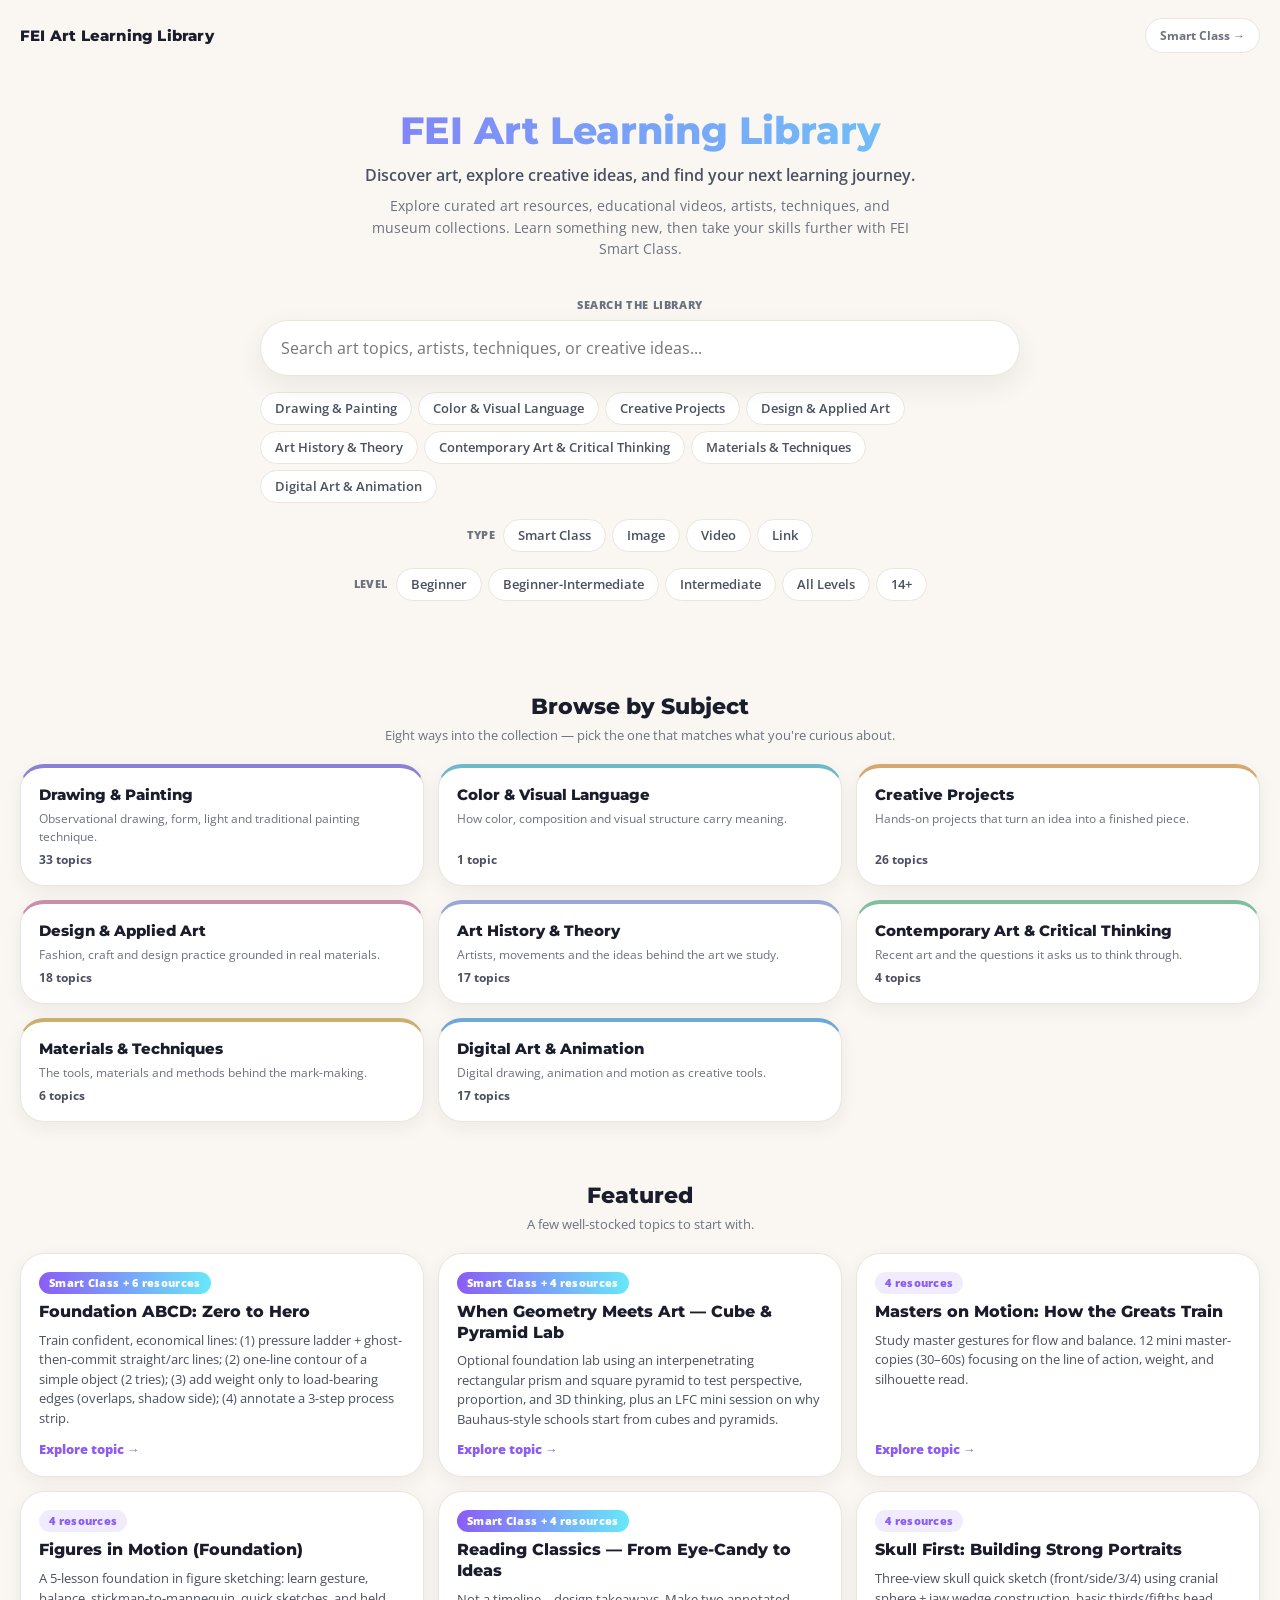
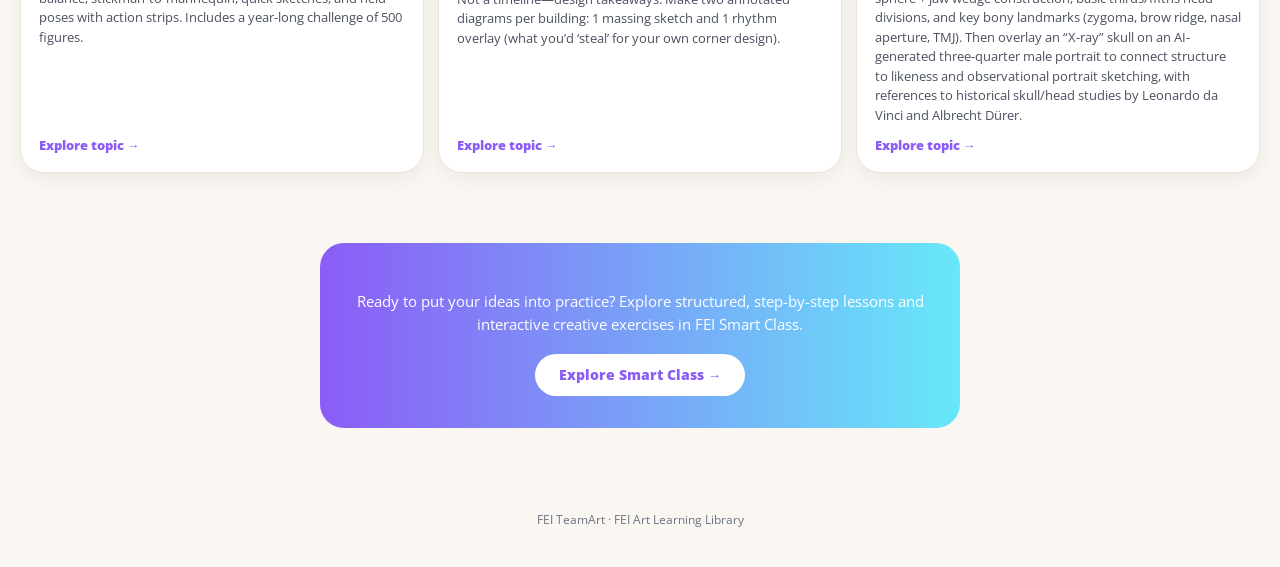
==== v3/index.html @ da423dfc "Library v3: homepage with search, browse and featured topics Adds v3/index.html: intro, a search-fir" ====
<!doctype html>
<html lang="en">
<head>
  <meta charset="utf-8">
  <meta name="viewport" content="width=device-width, initial-scale=1">
  <title>FEI Art Learning Library</title>
  <meta name="description" content="Discover art, explore creative ideas, and find your next learning journey.">
  <link rel="preconnect" href="https://fonts.googleapis.com">
  <link rel="preconnect" href="https://fonts.gstatic.com" crossorigin>
  <link href="https://fonts.googleapis.com/css2?family=Montserrat:wght@400;700;800&family=Open+Sans:wght@400;600&display=swap" rel="stylesheet">
  <link rel="stylesheet" href="assets/css/library.css">
</head>
<body>

  <header class="lib-topbar">
    <span class="lib-logo">FEI Art Learning Library</span>
    <a class="lib-topbar-link" href="https://www.feiteamart.com/guided-practice-studio">Smart Class →</a>
  </header>

  <!-- A. Intro -->
  <section class="lib-hero">
    <h1 class="lib-hero-title">FEI Art Learning Library</h1>
    <p class="lib-hero-sub">Discover art, explore creative ideas, and find your next learning journey.</p>
    <p class="lib-hero-line">Explore curated art resources, educational videos, artists, techniques, and museum collections. Learn something new, then take your skills further with FEI Smart Class.</p>
  </section>

  <!-- B. Search -->
  <section class="lib-search-section" aria-label="Search the Library">
    <div class="lib-search-box">
      <label class="lib-search-label" for="lib-search-input">Search the Library</label>
      <div class="lib-search-input-wrap">
        <input
          id="lib-search-input"
          class="lib-search-input"
          type="search"
          placeholder="Search art topics, artists, techniques, or creative ideas..."
          autocomplete="off"
        >
      </div>

      <div class="lib-chip-row">
        <div class="lib-chip-group" id="lib-subject-chips" aria-label="Filter by subject"></div>
      </div>
      <div class="lib-chip-row">
        <div class="lib-chip-group" aria-label="Filter by resource type">
          <span class="lib-chip-group-label">Type</span>
          <div id="lib-type-chips" style="display:contents;">
            <button type="button" class="lib-chip" data-value="smartclass" aria-pressed="false">Smart Class</button>
            <button type="button" class="lib-chip" data-value="image" aria-pressed="false">Image</button>
            <button type="button" class="lib-chip" data-value="video" aria-pressed="false">Video</button>
            <button type="button" class="lib-chip" data-value="link" aria-pressed="false">Link</button>
          </div>
        </div>
      </div>
      <div class="lib-chip-row">
        <div class="lib-chip-group" aria-label="Filter by level">
          <span class="lib-chip-group-label">Level</span>
          <div id="lib-level-chips" style="display:contents;"></div>
        </div>
      </div>

      <div class="lib-results">
        <p class="lib-results-meta" id="lib-results-meta"></p>
        <div id="lib-results"></div>
      </div>
    </div>
  </section>

  <!-- C. Browse by Subject -->
  <section class="lib-section" aria-label="Browse by subject">
    <div class="lib-section-heading">
      <h2 class="lib-section-title">Browse by Subject</h2>
      <p class="lib-section-sub">Eight ways into the collection — pick the one that matches what you're curious about.</p>
    </div>
    <div class="lib-grid lib-grid-3" id="lib-categories"></div>
  </section>

  <!-- D. Featured -->
  <section class="lib-section" aria-label="Featured topics">
    <div class="lib-section-heading">
      <h2 class="lib-section-title">Featured</h2>
      <p class="lib-section-sub">A few well-stocked topics to start with.</p>
    </div>
    <div class="lib-grid lib-grid-3" id="lib-featured"></div>
  </section>

  <!-- E. Continue in Smart Class -->
  <section class="lib-cta-section" aria-label="Continue in Smart Class">
    <div class="lib-cta-box">
      <p class="lib-cta-text">Ready to put your ideas into practice? Explore structured, step-by-step lessons and interactive creative exercises in FEI Smart Class.</p>
      <a class="lib-cta-btn" id="lib-smartclass-cta-btn" href="https://www.feiteamart.com/guided-practice-studio">Explore Smart Class →</a>
    </div>
  </section>

  <footer class="lib-footer">
    FEI TeamArt &middot; FEI Art Learning Library
  </footer>

  <script type="module" src="assets/js/home.js"></script>
</body>
</html>
---- v3/assets/css/library.css ----
/* FEI Art Learning Library (v3) -- shared styles.
   Keeps v2's type family (Montserrat / Open Sans) and purple->turquoise
   accent, but lighter and calmer: warm neutral background, generous
   whitespace, simple cards. Self-contained (does not import v2's CSS)
   so v3 never depends on v2 staying in place. */

:root {
  --font-display: 'Montserrat', sans-serif;
  --font-body: 'Open Sans', sans-serif;

  --lib-bg: #faf7f2;
  --lib-card: #ffffff;
  --lib-ink: #1a1d2b;
  --lib-text-soft: #6b7280;
  --lib-text-mid: #4b5160;
  --lib-line: #ece6da;

  --lib-purple: #8b5cf6;
  --lib-turquoise: #67e8f9;
  --lib-gradient: linear-gradient(90deg, var(--lib-purple) 0%, var(--lib-turquoise) 100%);
  --lib-gold: #c8a96e;

  --radius-lg: 24px;
  --radius-md: 16px;
  --radius-sm: 10px;
  --radius-pill: 999px;

  --shadow-soft: 0 10px 28px rgba(26, 29, 43, 0.07);
  --shadow-card: 0 6px 18px rgba(26, 29, 43, 0.06);

  --max-width: 1180px;
  --page-pad: 20px;

  --transition-fast: 0.15s ease;
}

* { box-sizing: border-box; }

html, body {
  margin: 0;
  padding: 0;
  background: var(--lib-bg);
  color: var(--lib-ink);
  font-family: var(--font-body);
  -webkit-font-smoothing: antialiased;
}

body {
  min-height: 100vh;
  overflow-x: hidden;
}

img { max-width: 100%; display: block; }

a {
  color: inherit;
  text-decoration: none;
}

h1, h2, h3, .font-display {
  font-family: var(--font-display);
  margin: 0;
}

.lib-container {
  max-width: var(--max-width);
  margin: 0 auto;
  padding: 0 var(--page-pad);
}

/* Focus visibility -- never suppressed */
a:focus-visible,
button:focus-visible,
input:focus-visible,
[tabindex]:focus-visible {
  outline: 3px solid var(--lib-purple);
  outline-offset: 2px;
  border-radius: var(--radius-sm);
}

@media (prefers-reduced-motion: reduce) {
  * { transition: none !important; animation: none !important; }
}

/* ── Topbar ── */
.lib-topbar {
  padding: 18px var(--page-pad);
  display: flex; align-items: center; justify-content: space-between;
  gap: 12px;
}
.lib-logo {
  font-family: var(--font-display);
  font-weight: 800;
  font-size: 15px;
  letter-spacing: 0.2px;
}
.lib-topbar-link {
  font-size: 12px;
  font-weight: 700;
  color: var(--lib-text-soft);
  padding: 8px 14px;
  border-radius: var(--radius-pill);
  border: 1px solid var(--lib-line);
  background: var(--lib-card);
}
.lib-topbar-link:hover { color: var(--lib-purple); border-color: var(--lib-purple); }

/* ── Intro ── */
.lib-hero {
  padding: 36px var(--page-pad) 28px;
  text-align: center;
}
.lib-hero-title {
  font-size: 30px;
  font-weight: 800;
  margin-bottom: 10px;
  background: var(--lib-gradient);
  -webkit-background-clip: text;
  background-clip: text;
  color: transparent;
}
@media (min-width: 640px) {
  .lib-hero-title { font-size: 38px; }
}
.lib-hero-sub {
  font-size: 16px;
  font-weight: 600;
  color: var(--lib-text-mid);
  max-width: 640px;
  margin: 0 auto 10px;
}
.lib-hero-line {
  font-size: 13.5px;
  color: var(--lib-text-soft);
  max-width: 560px;
  margin: 0 auto;
  line-height: 1.6;
}

/* ── Search ── */
.lib-search-section {
  padding: 8px var(--page-pad) 36px;
}
.lib-search-box {
  max-width: 760px;
  margin: 0 auto;
}
.lib-search-label {
  display: block;
  font-size: 11px;
  font-weight: 800;
  letter-spacing: 0.6px;
  text-transform: uppercase;
  color: var(--lib-text-soft);
  margin-bottom: 8px;
  text-align: center;
}
.lib-search-input-wrap {
  position: relative;
}
.lib-search-input {
  width: 100%;
  font-family: var(--font-body);
  font-size: 16px;
  padding: 16px 20px;
  border-radius: var(--radius-pill);
  border: 1.5px solid var(--lib-line);
  background: var(--lib-card);
  box-shadow: var(--shadow-soft);
}
.lib-search-input:focus {
  border-color: var(--lib-purple);
  outline: none;
}
.lib-search-input:focus-visible {
  outline: 3px solid var(--lib-purple);
  outline-offset: 2px;
}

.lib-chip-row {
  display: flex;
  flex-wrap: wrap;
  gap: 8px;
  justify-content: center;
  margin-top: 16px;
}
.lib-chip-group {
  display: flex;
  flex-wrap: wrap;
  gap: 6px;
  align-items: center;
}
.lib-chip-group-label {
  font-size: 10.5px;
  font-weight: 800;
  letter-spacing: 0.4px;
  text-transform: uppercase;
  color: var(--lib-text-soft);
  margin-right: 2px;
}
.lib-chip {
  font-family: var(--font-body);
  font-size: 12.5px;
  font-weight: 600;
  padding: 7px 14px;
  border-radius: var(--radius-pill);
  border: 1.5px solid var(--lib-line);
  background: var(--lib-card);
  color: var(--lib-text-mid);
  cursor: pointer;
  transition: var(--transition-fast);
}
.lib-chip:hover { border-color: var(--lib-purple); color: var(--lib-purple); }
.lib-chip[aria-pressed="true"] {
  background: var(--lib-gradient);
  border-color: transparent;
  color: #fff;
}

/* ── Results ── */
.lib-results {
  margin-top: 26px;
}
.lib-results-meta {
  font-size: 12.5px;
  color: var(--lib-text-soft);
  margin-bottom: 14px;
  text-align: center;
}
.lib-empty {
  text-align: center;
  padding: 30px 16px;
  color: var(--lib-text-mid);
  font-size: 14px;
}

.lib-grid {
  display: grid;
  grid-template-columns: 1fr;
  gap: 14px;
}
@media (min-width: 640px) {
  .lib-grid.lib-grid-2 { grid-template-columns: 1fr 1fr; }
}
@media (min-width: 900px) {
  .lib-grid.lib-grid-3 { grid-template-columns: 1fr 1fr 1fr; }
}

/* ── Topic card ── */
.lib-card {
  background: var(--lib-card);
  border: 1px solid var(--lib-line);
  border-radius: var(--radius-lg);
  padding: 18px;
  box-shadow: var(--shadow-card);
  display: flex;
  flex-direction: column;
  gap: 8px;
}
.lib-card-badge {
  display: inline-flex;
  align-self: flex-start;
  font-size: 10.5px;
  font-weight: 800;
  letter-spacing: 0.3px;
  padding: 4px 10px;
  border-radius: var(--radius-pill);
  background: rgba(139, 92, 246, 0.12);
  color: var(--lib-purple);
}
.lib-card-badge.is-smartclass {
  background: var(--lib-gradient);
  color: #fff;
}
.lib-card-title {
  font-family: var(--font-display);
  font-size: 16px;
  font-weight: 800;
  line-height: 1.3;
}
.lib-card-summary {
  font-size: 13px;
  color: var(--lib-text-mid);
  line-height: 1.5;
  flex: 1;
}
.lib-card-action {
  font-size: 12.5px;
  font-weight: 800;
  color: var(--lib-purple);
  margin-top: 4px;
}
.lib-card:hover .lib-card-action { text-decoration: underline; }
.lib-card:focus-visible { outline: 3px solid var(--lib-purple); outline-offset: 2px; }

/* ── Section heading ── */
.lib-section {
  padding: 30px var(--page-pad);
}
.lib-section-heading {
  text-align: center;
  margin-bottom: 20px;
}
.lib-section-title {
  font-size: 22px;
  font-weight: 800;
}
.lib-section-sub {
  font-size: 13px;
  color: var(--lib-text-soft);
  margin-top: 6px;
}

/* ── Category cards ── */
.lib-category-card {
  border-radius: var(--radius-lg);
  padding: 18px;
  background: var(--lib-card);
  border: 1px solid var(--lib-line);
  box-shadow: var(--shadow-card);
  display: flex;
  flex-direction: column;
  gap: 6px;
  border-top: 4px solid var(--cat-color, var(--lib-purple));
}
.lib-category-title {
  font-family: var(--font-display);
  font-weight: 800;
  font-size: 14.5px;
}
.lib-category-desc {
  font-size: 12px;
  color: var(--lib-text-soft);
  line-height: 1.5;
  flex: 1;
}
.lib-category-count {
  font-size: 11.5px;
  font-weight: 700;
  color: var(--lib-text-mid);
}

/* ── Smart Class CTA ── */
.lib-cta-section {
  padding: 40px var(--page-pad) 60px;
  text-align: center;
}
.lib-cta-box {
  max-width: 640px;
  margin: 0 auto;
  background: var(--lib-gradient);
  border-radius: var(--radius-lg);
  padding: 32px 24px;
  color: #fff;
}
.lib-cta-text {
  font-size: 14.5px;
  line-height: 1.6;
  margin-bottom: 18px;
}
.lib-cta-btn {
  display: inline-block;
  background: #fff;
  color: var(--lib-purple);
  font-weight: 800;
  font-size: 13.5px;
  padding: 12px 24px;
  border-radius: var(--radius-pill);
}
.lib-cta-btn:hover { background: var(--lib-ink); color: #fff; }

/* ── Topic page ── */
.lib-topic-header { padding: 30px var(--page-pad) 10px; }
.lib-back-link {
  display: inline-flex;
  align-items: center;
  gap: 6px;
  font-size: 12px;
  font-weight: 700;
  color: var(--lib-text-soft);
  margin-bottom: 18px;
}
.lib-back-link:hover { color: var(--lib-purple); }
.lib-topic-kicker {
  font-size: 11px;
  font-weight: 800;
  letter-spacing: 0.5px;
  text-transform: uppercase;
  color: var(--lib-purple);
  margin-bottom: 8px;
}
.lib-topic-title {
  font-size: 26px;
  font-weight: 800;
  margin-bottom: 10px;
}
.lib-topic-meta {
  font-size: 12.5px;
  color: var(--lib-text-soft);
  margin-bottom: 4px;
}
.lib-topic-summary {
  font-size: 15px;
  color: var(--lib-text-mid);
  line-height: 1.6;
  max-width: 680px;
}

.lib-key-concepts {
  list-style: none;
  padding: 0; margin: 0;
  display: flex; flex-wrap: wrap; gap: 8px;
}
.lib-key-concepts li {
  font-size: 12.5px;
  font-weight: 600;
  background: rgba(139, 92, 246, 0.08);
  color: var(--lib-purple);
  padding: 7px 12px;
  border-radius: var(--radius-pill);
}

.lib-try-it {
  background: rgba(103, 232, 249, 0.12);
  border-radius: var(--radius-md);
  padding: 16px 18px;
  font-size: 13.5px;
  line-height: 1.6;
  color: var(--lib-text-mid);
}
.lib-try-it strong { color: var(--lib-ink); }

/* Resources */
.lib-resource-image-grid {
  display: grid;
  grid-template-columns: 1fr;
  gap: 16px;
}
@media (min-width: 640px) {
  .lib-resource-image-grid { grid-template-columns: 1fr 1fr; }
}
.lib-resource-image-card {
  background: var(--lib-card);
  border: 1px solid var(--lib-line);
  border-radius: var(--radius-md);
  overflow: hidden;
  box-shadow: var(--shadow-card);
}
.lib-resource-image-card img { width: 100%; height: auto; }
.lib-resource-image-body { padding: 12px 14px; }
.lib-resource-title { font-weight: 800; font-size: 13.5px; margin-bottom: 2px; }
.lib-resource-attribution {
  font-size: 11.5px;
  color: var(--lib-text-soft);
  line-height: 1.5;
}
.lib-resource-attribution a { color: var(--lib-purple); font-weight: 700; }
.lib-resource-note {
  font-size: 12px;
  color: var(--lib-text-mid);
  margin-top: 6px;
  line-height: 1.5;
}

.lib-resource-list {
  display: flex;
  flex-direction: column;
  gap: 10px;
}
.lib-resource-row {
  background: var(--lib-card);
  border: 1px solid var(--lib-line);
  border-radius: var(--radius-md);
  padding: 14px 16px;
}
.lib-resource-row-head {
  display: flex;
  justify-content: space-between;
  align-items: baseline;
  gap: 10px;
  flex-wrap: wrap;
}
.lib-resource-publisher {
  font-size: 11px;
  font-weight: 700;
  color: var(--lib-text-soft);
  text-transform: uppercase;
  letter-spacing: 0.3px;
}
.lib-resource-open {
  font-size: 12.5px;
  font-weight: 800;
  color: var(--lib-purple);
  white-space: nowrap;
}

.lib-video-card {
  background: var(--lib-card);
  border: 1px solid var(--lib-line);
  border-radius: var(--radius-md);
  padding: 14px 16px;
}
.lib-video-poster {
  position: relative;
  border-radius: var(--radius-sm);
  overflow: hidden;
  background: #11131c;
  aspect-ratio: 16 / 9;
  display: flex; align-items: center; justify-content: center;
  cursor: pointer;
  border: none;
  width: 100%;
  margin-bottom: 10px;
}
.lib-video-poster-play {
  width: 56px; height: 56px;
  border-radius: 50%;
  background: var(--lib-gradient);
  color: #fff;
  display: flex; align-items: center; justify-content: center;
  font-size: 20px;
}
.lib-video-frame-wrap {
  position: relative;
  border-radius: var(--radius-sm);
  overflow: hidden;
  aspect-ratio: 16 / 9;
  margin-bottom: 10px;
}
.lib-video-frame-wrap iframe {
  position: absolute; inset: 0;
  width: 100%; height: 100%;
  border: 0;
}

/* Smart Class box */
.lib-smartclass-box {
  background: var(--lib-gradient);
  border-radius: var(--radius-lg);
  padding: 22px;
  color: #fff;
}
.lib-smartclass-box a.lib-smartclass-btn {
  display: inline-block;
  background: #fff;
  color: var(--lib-purple);
  font-weight: 800;
  font-size: 13.5px;
  padding: 11px 20px;
  border-radius: var(--radius-pill);
  margin-top: 10px;
}
.lib-smartclass-box a.lib-smartclass-btn:hover { background: var(--lib-ink); color: #fff; }
.lib-smartclass-where {
  font-size: 12.5px;
  opacity: 0.9;
  margin-top: 8px;
}

/* Museum collection */
.lib-museum-card {
  background: var(--lib-card);
  border: 1px solid var(--lib-line);
  border-radius: var(--radius-md);
  overflow: hidden;
  box-shadow: var(--shadow-card);
}
.lib-museum-card img { width: 100%; aspect-ratio: 1 / 1; object-fit: cover; }
.lib-museum-card-body { padding: 10px 12px; }
.lib-museum-pd-label {
  display: inline-block;
  font-size: 9.5px;
  font-weight: 800;
  letter-spacing: 0.4px;
  text-transform: uppercase;
  background: rgba(16, 185, 129, 0.12);
  color: #0d9268;
  padding: 2px 8px;
  border-radius: var(--radius-pill);
  margin-bottom: 4px;
}

.lib-footer {
  padding: 24px var(--page-pad) 40px;
  text-align: center;
  font-size: 11.5px;
  color: var(--lib-text-soft);
}

/* ── Utility ── */
.lib-visually-hidden {
  position: absolute;
  width: 1px; height: 1px;
  overflow: hidden;
  clip: rect(0 0 0 0);
  white-space: nowrap;
}
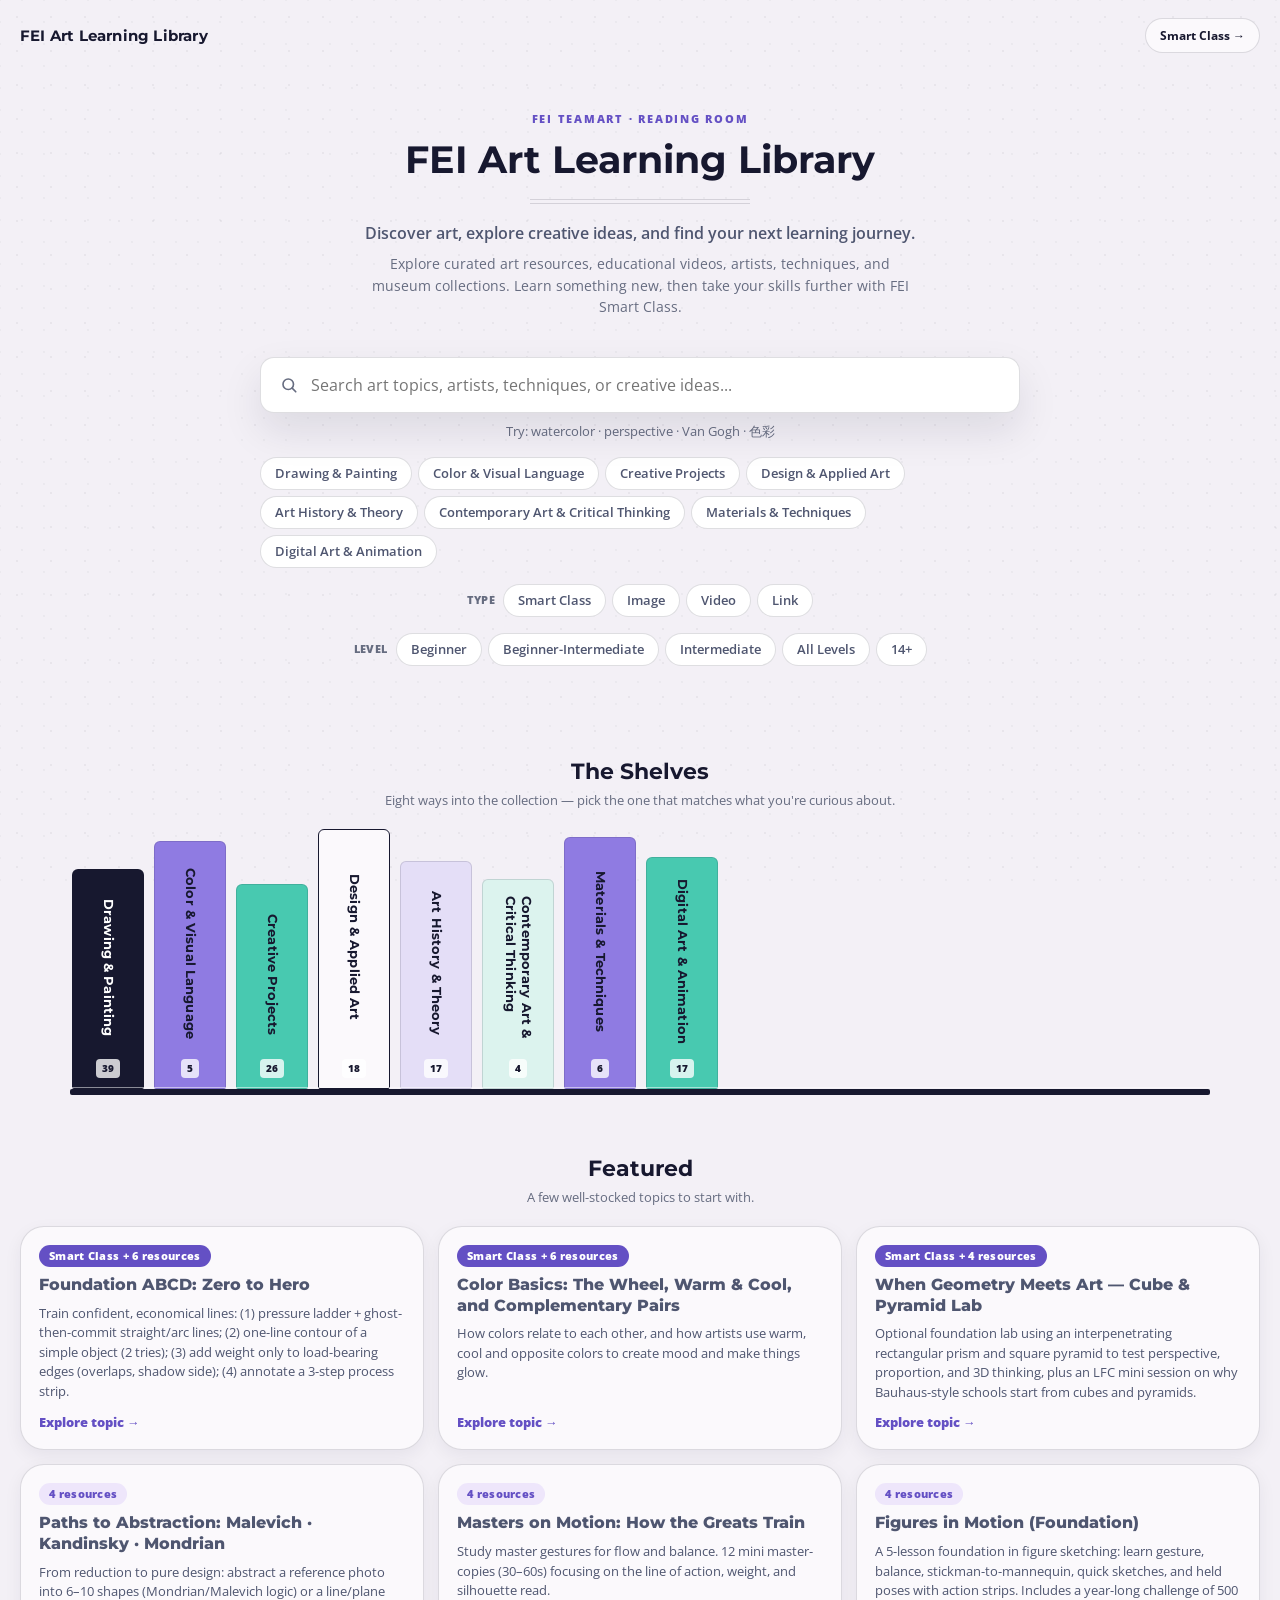
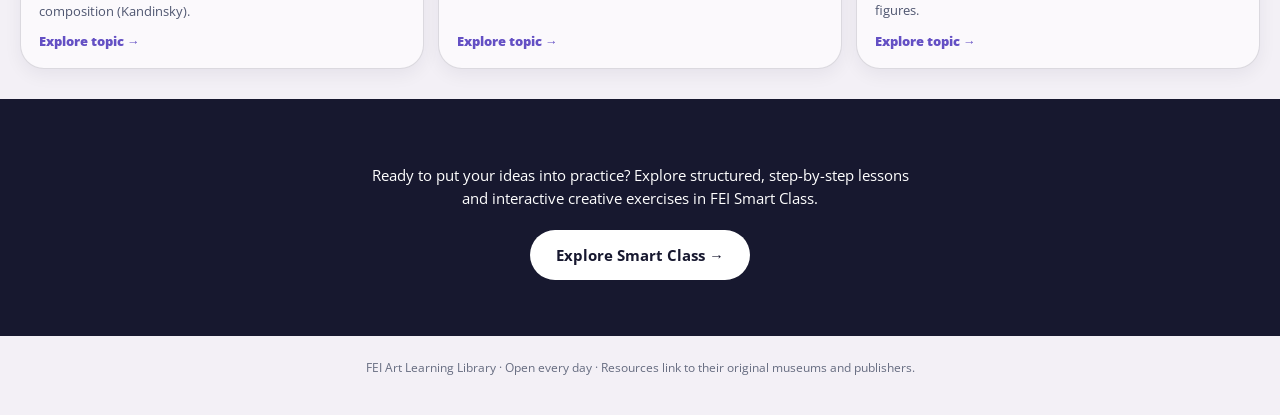
==== commit 07000dbd: "Library Visual Refresh A1: tokens, global styles, homepage Adds assets/css/tokens.css: the feiteamar" ====
--- a/v3/index.html
+++ b/v3/index.html
@@ -8,9 +8,10 @@
   <link rel="preconnect" href="https://fonts.googleapis.com">
   <link rel="preconnect" href="https://fonts.gstatic.com" crossorigin>
   <link href="https://fonts.googleapis.com/css2?family=Montserrat:wght@400;700;800&family=Open+Sans:wght@400;600&display=swap" rel="stylesheet">
+  <link rel="stylesheet" href="assets/css/tokens.css">
   <link rel="stylesheet" href="assets/css/library.css">
 </head>
-<body>
+<body class="lib-dot-texture">
 
   <header class="lib-topbar">
     <span class="lib-logo">FEI Art Learning Library</span>
@@ -19,7 +20,9 @@
 
   <!-- A. Intro -->
   <section class="lib-hero">
+    <div class="lib-eyebrow lib-hero-eyebrow">FEI TeamArt · Reading Room</div>
     <h1 class="lib-hero-title">FEI Art Learning Library</h1>
+    <div class="lib-hero-rule" aria-hidden="true"><span></span><span></span></div>
     <p class="lib-hero-sub">Discover art, explore creative ideas, and find your next learning journey.</p>
     <p class="lib-hero-line">Explore curated art resources, educational videos, artists, techniques, and museum collections. Learn something new, then take your skills further with FEI Smart Class.</p>
   </section>
@@ -27,7 +30,7 @@
   <!-- B. Search -->
   <section class="lib-search-section" aria-label="Search the Library">
     <div class="lib-search-box">
-      <label class="lib-search-label" for="lib-search-input">Search the Library</label>
+      <label class="lib-search-label lib-visually-hidden" for="lib-search-input">Search the Library</label>
       <div class="lib-search-input-wrap">
         <input
           id="lib-search-input"
@@ -37,6 +40,7 @@
           autocomplete="off"
         >
       </div>
+      <p class="lib-search-hint">Try: watercolor · perspective · Van Gogh · 色彩</p>
 
       <div class="lib-chip-row">
         <div class="lib-chip-group" id="lib-subject-chips" aria-label="Filter by subject"></div>
@@ -63,16 +67,24 @@
         <p class="lib-results-meta" id="lib-results-meta"></p>
         <div id="lib-results"></div>
       </div>
+
+      <section id="lib-museum-section" aria-label="From Museum Collections" style="display:none; margin-top:30px;">
+        <!-- populated by assets/js/museum-ui.js -->
+      </section>
     </div>
   </section>
 
-  <!-- C. Browse by Subject -->
+  <!-- C. Browse by Subject -> The Shelves -->
   <section class="lib-section" aria-label="Browse by subject">
     <div class="lib-section-heading">
-      <h2 class="lib-section-title">Browse by Subject</h2>
+      <h2 class="lib-section-title">The Shelves</h2>
       <p class="lib-section-sub">Eight ways into the collection — pick the one that matches what you're curious about.</p>
     </div>
-    <div class="lib-grid lib-grid-3" id="lib-categories"></div>
+    <div class="lib-container">
+      <div class="lib-shelf-row" id="lib-categories"></div>
+      <div class="lib-shelf-line" aria-hidden="true"></div>
+      <p class="lib-shelf-scroll-hint">Scroll to see more shelves →</p>
+    </div>
   </section>
 
   <!-- D. Featured -->
@@ -93,7 +105,7 @@
   </section>
 
   <footer class="lib-footer">
-    FEI TeamArt &middot; FEI Art Learning Library
+    FEI Art Learning Library &middot; Open every day &middot; Resources link to their original museums and publishers.
   </footer>
 
   <script type="module" src="assets/js/home.js"></script>
--- a/v3/assets/css/tokens.css
+++ b/v3/assets/css/tokens.css
@@ -0,0 +1,117 @@
+/* FEI Art Learning Library (v3) -- design tokens, matching the brand
+   palette on the live feiteamart.com homepage. No gradients anywhere.
+
+   Two values were darkened from the values given in the brief to pass
+   WCAG AA at the sizes they are actually used at (captions/meta and
+   small Smart Class marks are body-size text, which needs 4.5:1, not
+   the 3:1 large-text/UI minimum):
+     --muted     #7a8198 -> #666c80  (was 3.43:1 on --paper, now 4.63:1)
+     --mint-text #1f8a75 -> #1b7a68  (was 3.76:1 on --paper, now 4.62:1)
+   Every other token as given already passes AA at its intended use
+   (see the contrast check run before this file was written). */
+:root {
+  --font-display: 'Montserrat', sans-serif;
+  --font-body: 'Open Sans', sans-serif;
+
+  --ink: #17182f;
+  --ink-soft: #26284a;
+  --text: #4f5670;
+  --muted: #666c80;
+  --violet: #8f7be2;
+  --violet-text: #6450c4;
+  --mint: #48c9b0;
+  --mint-text: #1b7a68;
+  --paper: #f3f0f6;
+  --paper-card: #fbf9fc;
+  --line: rgba(23, 24, 47, 0.14);
+
+  /* Light tints for the shelf spines -- about 20-30% of each accent
+     mixed into --paper-card, computed once here rather than relying
+     on color-mix() (not yet universal) in the stylesheet that uses them. */
+  --violet-tint: #e4def7;
+  --mint-tint: #dcf3ee;
+
+  --radius-pill: 999px;
+  --radius-md: 14px;
+  --radius-sm: 10px;
+
+  --shadow-mat: 0 18px 40px rgba(23, 24, 47, 0.1);
+
+  --max-width: 1180px;
+  --page-pad: 20px;
+}
+
+/* The homepage's dot texture -- two layered radial-gradient dot
+   patterns, not a color wash. Allowed: the brief only bans gradients
+   used as a color transition/wash, not a repeating dot pattern. */
+.lib-dot-texture {
+  background-color: var(--paper);
+  background-image:
+    radial-gradient(circle, rgba(23, 24, 47, 0.05) 1px, transparent 1px),
+    radial-gradient(circle, rgba(23, 24, 47, 0.035) 1px, transparent 1px);
+  background-size: 34px 34px, 22px 22px;
+  background-position: 0 0, 11px 11px;
+}
+
+/* ── Buttons ── */
+.lib-btn-primary {
+  display: inline-flex;
+  align-items: center;
+  justify-content: center;
+  gap: 6px;
+  background: var(--ink);
+  color: #fff;
+  font-family: var(--font-body);
+  font-weight: 700;
+  font-size: 14.5px;
+  border-radius: var(--radius-pill);
+  min-height: 50px;
+  padding: 0 26px;
+  border: none;
+  transition: transform 0.15s ease, background 0.15s ease;
+}
+.lib-btn-primary:hover {
+  background: var(--ink-soft);
+  transform: translateY(-2px);
+}
+@media (prefers-reduced-motion: reduce) {
+  .lib-btn-primary:hover { transform: none; }
+}
+
+.lib-btn-secondary {
+  display: inline-flex;
+  align-items: center;
+  justify-content: center;
+  gap: 6px;
+  background: transparent;
+  color: var(--ink);
+  font-family: var(--font-body);
+  font-weight: 700;
+  font-size: 13.5px;
+  border-radius: var(--radius-pill);
+  min-height: 42px;
+  padding: 0 20px;
+  border: 1px solid var(--line);
+  transition: border-color 0.15s ease;
+}
+.lib-btn-secondary:hover { border-color: var(--ink); }
+
+/* ── Eyebrow labels ── */
+.lib-eyebrow {
+  font-family: var(--font-body);
+  font-size: 11px;
+  font-weight: 800;
+  letter-spacing: 0.16em;
+  text-transform: uppercase;
+  color: var(--violet-text);
+}
+
+/* ── Focus visibility (violet ring everywhere) ── */
+a:focus-visible,
+button:focus-visible,
+input:focus-visible,
+[tabindex]:focus-visible {
+  outline: 3px solid var(--violet);
+  outline-offset: 2px;
+  border-radius: var(--radius-sm);
+}
--- a/v3/assets/css/library.css
+++ b/v3/assets/css/library.css
@@ -1,35 +1,38 @@
 /* FEI Art Learning Library (v3) -- shared styles.
-   Keeps v2's type family (Montserrat / Open Sans) and purple->turquoise
-   accent, but lighter and calmer: warm neutral background, generous
-   whitespace, simple cards. Self-contained (does not import v2's CSS)
-   so v3 never depends on v2 staying in place. */
+   Visual Refresh (Part A), commit A1 of 2: tokens, global styles and
+   the homepage ("Reading Room" look, matching the feiteamart.com
+   brand palette -- see assets/css/tokens.css, loaded before this
+   file). No gradients anywhere in the sections this commit touches --
+   see tokens.css's header comment for the two token values that were
+   darkened to pass WCAG AA.
+
+   The Topic card and Topic page sections below are UNCHANGED from
+   before the Visual Refresh on purpose -- that redesign (catalog
+   index cards, bookmark ribbon, eyebrow headings, library stamps) is
+   commit A2, landing right after this one. The --lib-* block just
+   below aliases the old variable names to real solid-color tokens (no
+   gradient) so those not-yet-redesigned sections keep rendering
+   correctly in the meantime. */
 
 :root {
-  --font-display: 'Montserrat', sans-serif;
-  --font-body: 'Open Sans', sans-serif;
-
-  --lib-bg: #faf7f2;
-  --lib-card: #ffffff;
-  --lib-ink: #1a1d2b;
-  --lib-text-soft: #6b7280;
-  --lib-text-mid: #4b5160;
-  --lib-line: #ece6da;
-
-  --lib-purple: #8b5cf6;
-  --lib-turquoise: #67e8f9;
-  --lib-gradient: linear-gradient(90deg, var(--lib-purple) 0%, var(--lib-turquoise) 100%);
-  --lib-gold: #c8a96e;
+  --lib-bg: var(--paper);
+  --lib-card: var(--paper-card);
+  --lib-ink: var(--ink);
+  --lib-text-soft: var(--muted);
+  --lib-text-mid: var(--text);
+  --lib-line: var(--line);
+
+  --lib-purple: var(--violet-text);
+  --lib-gradient: var(--violet-text);
+  --lib-gold: var(--mint-text);
 
   --radius-lg: 24px;
   --radius-md: 16px;
   --radius-sm: 10px;
   --radius-pill: 999px;
 
-  --shadow-soft: 0 10px 28px rgba(26, 29, 43, 0.07);
-  --shadow-card: 0 6px 18px rgba(26, 29, 43, 0.06);
-
-  --max-width: 1180px;
-  --page-pad: 20px;
+  --shadow-soft: var(--shadow-mat);
+  --shadow-card: 0 6px 18px rgba(23, 24, 47, 0.06);
 
   --transition-fast: 0.15s ease;
 }
@@ -40,7 +43,7 @@
   margin: 0;
   padding: 0;
   background: var(--lib-bg);
-  color: var(--lib-ink);
+  color: var(--text);
   font-family: var(--font-body);
   -webkit-font-smoothing: antialiased;
 }
@@ -49,6 +52,7 @@
   min-height: 100vh;
   overflow-x: hidden;
 }
+body.lib-dot-texture { background-attachment: fixed; }
 
 img { max-width: 100%; display: block; }
 
@@ -59,6 +63,8 @@
 
 h1, h2, h3, .font-display {
   font-family: var(--font-display);
+  font-weight: 700;
+  color: var(--ink);
   margin: 0;
 }
 
@@ -66,16 +72,6 @@
   max-width: var(--max-width);
   margin: 0 auto;
   padding: 0 var(--page-pad);
-}
-
-/* Focus visibility -- never suppressed */
-a:focus-visible,
-button:focus-visible,
-input:focus-visible,
-[tabindex]:focus-visible {
-  outline: 3px solid var(--lib-purple);
-  outline-offset: 2px;
-  border-radius: var(--radius-sm);
 }
 
 @media (prefers-reduced-motion: reduce) {
@@ -90,48 +86,61 @@
 }
 .lib-logo {
   font-family: var(--font-display);
-  font-weight: 800;
+  font-weight: 700;
   font-size: 15px;
   letter-spacing: 0.2px;
+  color: var(--ink);
 }
 .lib-topbar-link {
   font-size: 12px;
   font-weight: 700;
-  color: var(--lib-text-soft);
+  color: var(--ink);
   padding: 8px 14px;
   border-radius: var(--radius-pill);
   border: 1px solid var(--lib-line);
   background: var(--lib-card);
 }
-.lib-topbar-link:hover { color: var(--lib-purple); border-color: var(--lib-purple); }
-
-/* ── Intro ── */
+.lib-topbar-link:hover { border-color: var(--ink); }
+
+/* ── Intro / Header ── */
 .lib-hero {
-  padding: 36px var(--page-pad) 28px;
-  text-align: center;
+  padding: 40px var(--page-pad) 30px;
+  text-align: center;
+}
+.lib-hero-eyebrow {
+  margin-bottom: 10px;
 }
 .lib-hero-title {
   font-size: 30px;
-  font-weight: 800;
-  margin-bottom: 10px;
-  background: var(--lib-gradient);
-  -webkit-background-clip: text;
-  background-clip: text;
-  color: transparent;
+  font-weight: 700;
+  color: var(--ink);
+  margin-bottom: 16px;
 }
 @media (min-width: 640px) {
   .lib-hero-title { font-size: 38px; }
 }
+/* Double rule under the title block, like the heading of a card
+   catalog drawer -- two 1px lines, 3px apart. */
+.lib-hero-rule {
+  width: 220px;
+  margin: 0 auto 18px;
+}
+.lib-hero-rule span {
+  display: block;
+  height: 1px;
+  background: var(--line);
+}
+.lib-hero-rule span + span { margin-top: 3px; }
 .lib-hero-sub {
   font-size: 16px;
   font-weight: 600;
-  color: var(--lib-text-mid);
+  color: var(--text);
   max-width: 640px;
   margin: 0 auto 10px;
 }
 .lib-hero-line {
   font-size: 13.5px;
-  color: var(--lib-text-soft);
+  color: var(--muted);
   max-width: 560px;
   margin: 0 auto;
   line-height: 1.6;
@@ -145,36 +154,44 @@
   max-width: 760px;
   margin: 0 auto;
 }
+/* "Search the Library" label stays for screen readers only -- the
+   Reading Room design is just the field, the icon and the hint line. */
 .lib-search-label {
   display: block;
-  font-size: 11px;
-  font-weight: 800;
-  letter-spacing: 0.6px;
-  text-transform: uppercase;
-  color: var(--lib-text-soft);
-  margin-bottom: 8px;
-  text-align: center;
 }
 .lib-search-input-wrap {
   position: relative;
+}
+.lib-search-input-wrap::before {
+  content: '';
+  position: absolute;
+  left: 20px; top: 50%;
+  width: 18px; height: 18px;
+  transform: translateY(-50%);
+  background-color: var(--muted);
+  -webkit-mask: url("data:image/svg+xml;utf8,<svg xmlns='http://www.w3.org/2000/svg' viewBox='0 0 24 24' fill='none' stroke='black' stroke-width='2.2' stroke-linecap='round'><circle cx='11' cy='11' r='7'/><line x1='21' y1='21' x2='16.2' y2='16.2'/></svg>") center / contain no-repeat;
+  mask: url("data:image/svg+xml;utf8,<svg xmlns='http://www.w3.org/2000/svg' viewBox='0 0 24 24' fill='none' stroke='black' stroke-width='2.2' stroke-linecap='round'><circle cx='11' cy='11' r='7'/><line x1='21' y1='21' x2='16.2' y2='16.2'/></svg>") center / contain no-repeat;
+  pointer-events: none;
 }
 .lib-search-input {
   width: 100%;
   font-family: var(--font-body);
   font-size: 16px;
-  padding: 16px 20px;
-  border-radius: var(--radius-pill);
-  border: 1.5px solid var(--lib-line);
-  background: var(--lib-card);
+  padding: 16px 20px 16px 50px;
+  border-radius: 14px;
+  border: 1px solid var(--line);
+  background: #fff;
   box-shadow: var(--shadow-soft);
 }
 .lib-search-input:focus {
-  border-color: var(--lib-purple);
+  border-color: var(--violet);
   outline: none;
 }
-.lib-search-input:focus-visible {
-  outline: 3px solid var(--lib-purple);
-  outline-offset: 2px;
+.lib-search-hint {
+  text-align: center;
+  font-size: 12.5px;
+  color: var(--muted);
+  margin-top: 10px;
 }
 
 .lib-chip-row {
@@ -195,7 +212,7 @@
   font-weight: 800;
   letter-spacing: 0.4px;
   text-transform: uppercase;
-  color: var(--lib-text-soft);
+  color: var(--muted);
   margin-right: 2px;
 }
 .lib-chip {
@@ -204,17 +221,18 @@
   font-weight: 600;
   padding: 7px 14px;
   border-radius: var(--radius-pill);
-  border: 1.5px solid var(--lib-line);
-  background: var(--lib-card);
-  color: var(--lib-text-mid);
+  border: 1px solid var(--line);
+  background: #fff;
+  color: var(--text);
   cursor: pointer;
   transition: var(--transition-fast);
 }
-.lib-chip:hover { border-color: var(--lib-purple); color: var(--lib-purple); }
+.lib-chip:hover { border-color: var(--violet); color: var(--violet-text); }
 .lib-chip[aria-pressed="true"] {
-  background: var(--lib-gradient);
-  border-color: transparent;
-  color: #fff;
+  background: var(--violet-tint);
+  border-color: var(--violet);
+  color: var(--violet-text);
+  font-weight: 700;
 }
 
 /* ── Results ── */
@@ -303,71 +321,138 @@
 }
 .lib-section-title {
   font-size: 22px;
-  font-weight: 800;
+  font-weight: 700;
+  color: var(--ink);
 }
 .lib-section-sub {
   font-size: 13px;
-  color: var(--lib-text-soft);
+  color: var(--muted);
   margin-top: 6px;
 }
 
-/* ── Category cards ── */
-.lib-category-card {
-  border-radius: var(--radius-lg);
-  padding: 18px;
-  background: var(--lib-card);
-  border: 1px solid var(--lib-line);
-  box-shadow: var(--shadow-card);
+/* ── The Shelves (Browse by Subject) ──
+   Book spines standing on a shelf line. Colors come only from the
+   brand family (--ink/--violet/--mint, their light tints, or
+   --paper-card with an --ink outline); every pairing passes AA (see
+   the contrast check referenced in tokens.css). On mobile the row
+   scrolls horizontally inside itself -- the page never scrolls
+   sideways -- with a visible "scroll for more" hint underneath. */
+.lib-shelf-row {
+  display: flex;
+  align-items: flex-end;
+  gap: 10px;
+  padding: 0 2px 6px;
+}
+.lib-shelf-line {
+  height: 6px;
+  background: var(--ink);
+  border-radius: 2px;
+  position: relative;
+  margin-top: -6px;
+}
+.lib-shelf-line::before {
+  content: '';
+  position: absolute;
+  top: -2px; left: 0; right: 0;
+  height: 1px;
+  background: rgba(255, 255, 255, 0.5);
+}
+.lib-shelf-scroll-hint {
+  display: none;
+  text-align: center;
+  font-size: 11.5px;
+  color: var(--muted);
+  margin-top: 10px;
+}
+@media (max-width: 639px) {
+  .lib-shelf-row {
+    overflow-x: auto;
+    -webkit-overflow-scrolling: touch;
+    scroll-padding: 0 20px;
+  }
+  .lib-shelf-scroll-hint { display: block; }
+}
+.lib-spine {
   display: flex;
   flex-direction: column;
-  gap: 6px;
-  border-top: 4px solid var(--cat-color, var(--lib-purple));
-}
-.lib-category-title {
+  align-items: center;
+  justify-content: flex-end;
+  flex-shrink: 0;
+  width: 72px;
+  border: 1px solid var(--line);
+  border-radius: 6px 6px 2px 2px;
+  padding: 16px 4px 10px;
+  text-decoration: none;
+  transition: transform 0.15s ease;
+}
+.lib-spine:hover,
+.lib-spine:focus-visible {
+  transform: translateY(-8px);
+}
+@media (prefers-reduced-motion: reduce) {
+  .lib-spine:hover, .lib-spine:focus-visible { transform: none; }
+}
+.lib-spine-title {
+  writing-mode: vertical-rl;
   font-family: var(--font-display);
-  font-weight: 800;
-  font-size: 14.5px;
-}
-.lib-category-desc {
-  font-size: 12px;
-  color: var(--lib-text-soft);
-  line-height: 1.5;
+  font-weight: 700;
+  font-size: 12.5px;
+  letter-spacing: 0.01em;
   flex: 1;
-}
-.lib-category-count {
-  font-size: 11.5px;
-  font-weight: 700;
-  color: var(--lib-text-mid);
-}
-
-/* ── Smart Class CTA ── */
+  display: flex;
+  align-items: center;
+  justify-content: center;
+  margin-bottom: 10px;
+  line-height: 1.3;
+}
+.lib-spine-count {
+  font-size: 9.5px;
+  font-weight: 800;
+  color: var(--ink);
+  background: rgba(255, 255, 255, 0.78);
+  padding: 3px 6px;
+  border-radius: 4px;
+  white-space: nowrap;
+}
+.lib-spine.spine-ink { background: var(--ink); color: #fff; }
+.lib-spine.spine-violet { background: var(--violet); color: var(--ink); }
+.lib-spine.spine-mint { background: var(--mint); color: var(--ink); }
+.lib-spine.spine-violet-tint { background: var(--violet-tint); color: var(--ink); }
+.lib-spine.spine-mint-tint { background: var(--mint-tint); color: var(--ink); }
+.lib-spine.spine-outline { background: var(--paper-card); color: var(--ink); border: 1.5px solid var(--ink); }
+
+/* ── Continue in Smart Class band (homepage) --
+   the one dark area on the page, so it reads as "the next room." ── */
 .lib-cta-section {
-  padding: 40px var(--page-pad) 60px;
-  text-align: center;
+  padding: 50px var(--page-pad) 56px;
+  text-align: center;
+  background: var(--ink);
 }
 .lib-cta-box {
-  max-width: 640px;
+  max-width: 560px;
   margin: 0 auto;
-  background: var(--lib-gradient);
-  border-radius: var(--radius-lg);
-  padding: 32px 24px;
-  color: #fff;
 }
 .lib-cta-text {
   font-size: 14.5px;
   line-height: 1.6;
-  margin-bottom: 18px;
+  margin-bottom: 20px;
+  color: #fff;
 }
 .lib-cta-btn {
-  display: inline-block;
+  display: inline-flex;
+  align-items: center;
+  justify-content: center;
   background: #fff;
-  color: var(--lib-purple);
-  font-weight: 800;
-  font-size: 13.5px;
-  padding: 12px 24px;
+  color: var(--ink);
+  font-weight: 700;
+  font-size: 14.5px;
+  min-height: 50px;
+  padding: 0 26px;
   border-radius: var(--radius-pill);
-}
-.lib-cta-btn:hover { background: var(--lib-ink); color: #fff; }
+  transition: transform 0.15s ease;
+}
+.lib-cta-btn:hover { transform: translateY(-2px); }
+@media (prefers-reduced-motion: reduce) { .lib-cta-btn:hover { transform: none; } }
 
 /* ── Topic page ── */
 .lib-topic-header { padding: 30px var(--page-pad) 10px; }
@@ -558,33 +643,49 @@
 }
 
 /* Museum collection */
+/* Museum mat: white mat with padding, a 1px --line border and a soft
+   shadow -- the same treatment as the homepage student-work frame,
+   reused here and for topic-page image resources (see A2). */
 .lib-museum-card {
-  background: var(--lib-card);
-  border: 1px solid var(--lib-line);
-  border-radius: var(--radius-md);
-  overflow: hidden;
-  box-shadow: var(--shadow-card);
-}
-.lib-museum-card img { width: 100%; aspect-ratio: 1 / 1; object-fit: cover; }
-.lib-museum-card-body { padding: 10px 12px; }
+  background: #fff;
+  border: 1px solid var(--line);
+  border-radius: 4px;
+  padding: 10px;
+  box-shadow: var(--shadow-mat);
+}
+.lib-museum-card img {
+  width: 100%;
+  aspect-ratio: 1 / 1;
+  object-fit: cover;
+  border: 1px solid var(--line);
+}
+.lib-museum-card-body { padding: 10px 2px 2px; }
 .lib-museum-pd-label {
   display: inline-block;
   font-size: 9.5px;
   font-weight: 800;
   letter-spacing: 0.4px;
   text-transform: uppercase;
-  background: rgba(16, 185, 129, 0.12);
-  color: #0d9268;
+  border: 1px solid var(--mint-text);
+  color: var(--mint-text);
   padding: 2px 8px;
-  border-radius: var(--radius-pill);
-  margin-bottom: 4px;
+  border-radius: 4px;
+  margin-bottom: 6px;
+}
+.lib-museum-view-link {
+  display: inline-block;
+  margin-top: 6px;
+  font-size: 11.5px;
+  font-weight: 700;
+  color: var(--violet-text);
+  text-decoration: underline;
 }
 
 .lib-footer {
   padding: 24px var(--page-pad) 40px;
   text-align: center;
   font-size: 11.5px;
-  color: var(--lib-text-soft);
+  color: var(--muted);
 }
 
 /* ── Utility ── */
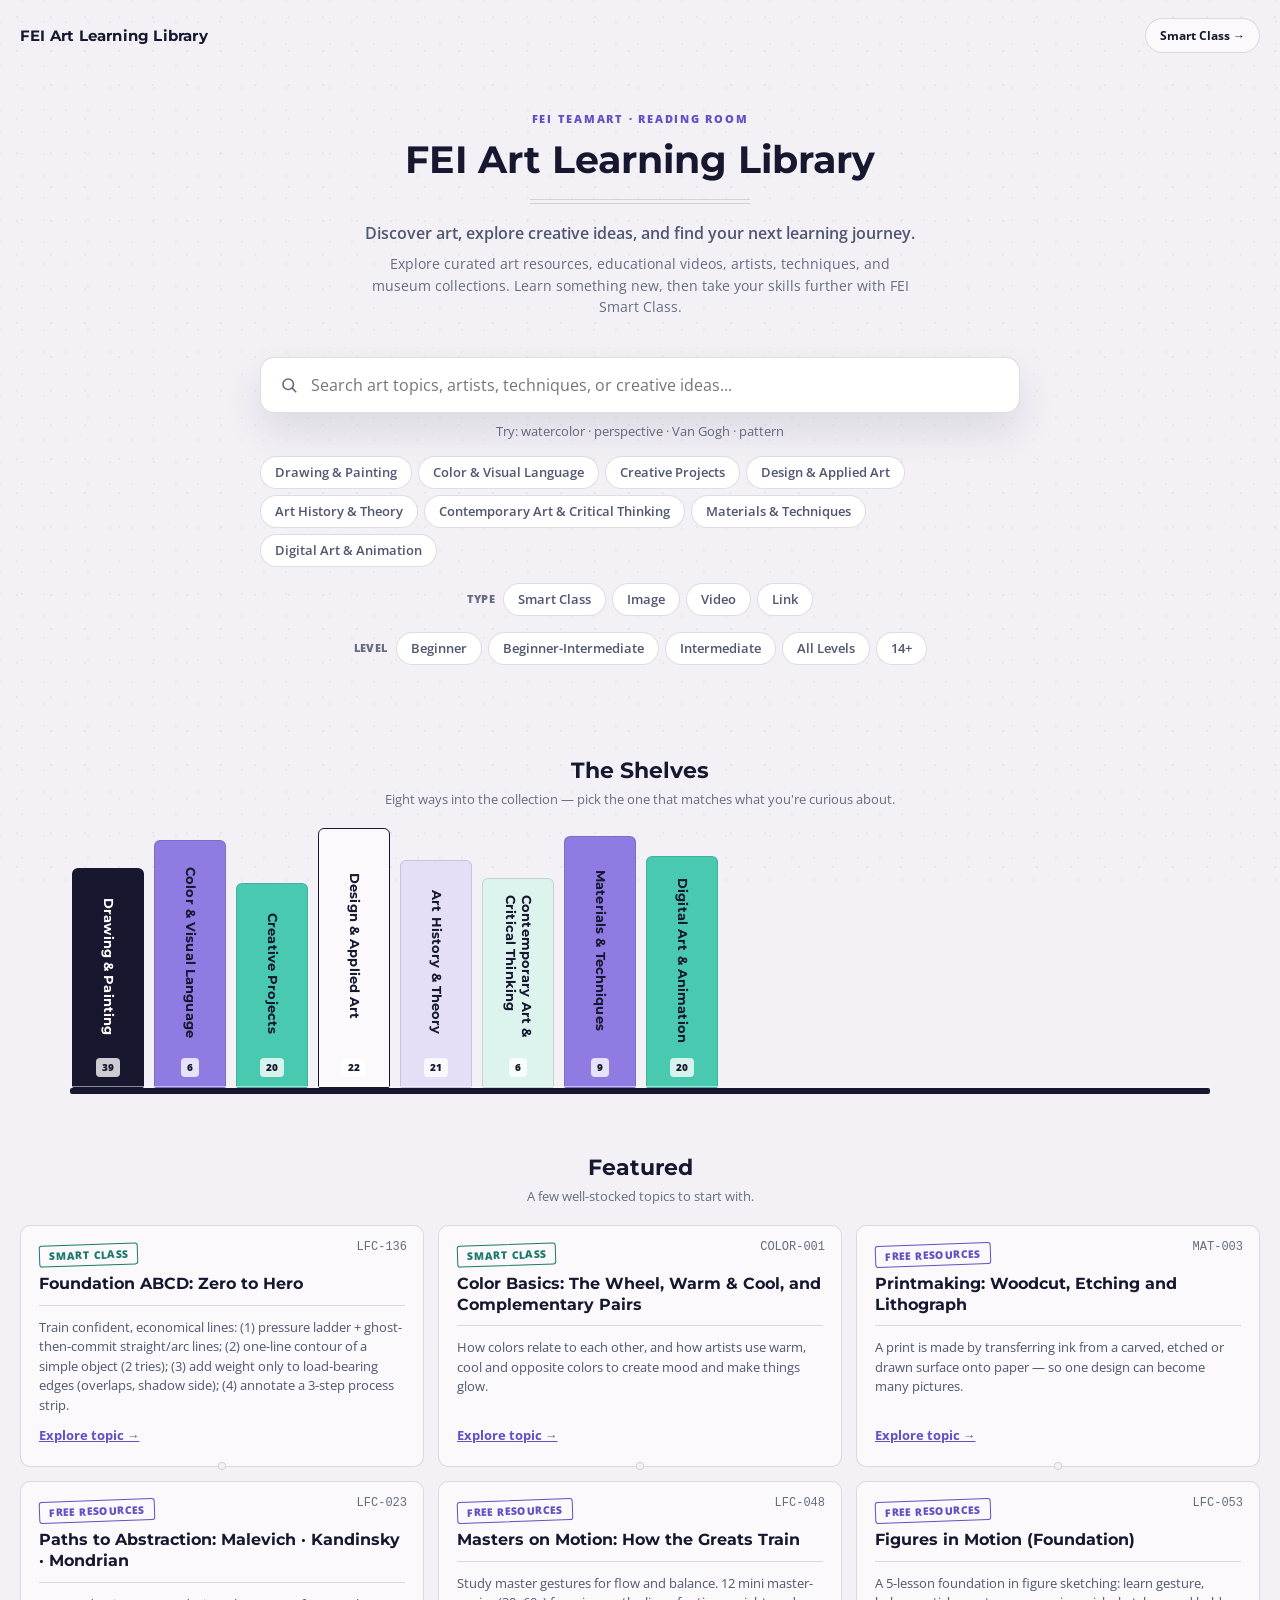
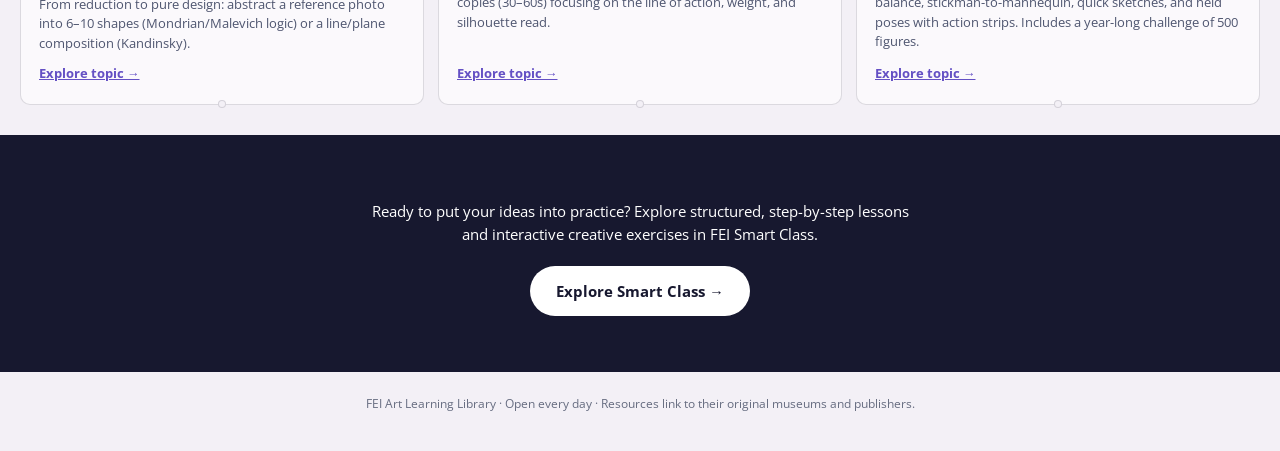
==== commit 77e70665: "Library: English-first links and English-only visible text Met links had no language prefix, so the " ====
--- a/v3/index.html
+++ b/v3/index.html
@@ -40,7 +40,7 @@
           autocomplete="off"
         >
       </div>
-      <p class="lib-search-hint">Try: watercolor · perspective · Van Gogh · 色彩</p>
+      <p class="lib-search-hint">Try: watercolor · perspective · Van Gogh · pattern</p>
 
       <div class="lib-chip-row">
         <div class="lib-chip-group" id="lib-subject-chips" aria-label="Filter by subject"></div>
--- a/v3/assets/css/library.css
+++ b/v3/assets/css/library.css
@@ -1,18 +1,17 @@
 /* FEI Art Learning Library (v3) -- shared styles.
-   Visual Refresh (Part A), commit A1 of 2: tokens, global styles and
-   the homepage ("Reading Room" look, matching the feiteamart.com
-   brand palette -- see assets/css/tokens.css, loaded before this
-   file). No gradients anywhere in the sections this commit touches --
-   see tokens.css's header comment for the two token values that were
-   darkened to pass WCAG AA.
-
-   The Topic card and Topic page sections below are UNCHANGED from
-   before the Visual Refresh on purpose -- that redesign (catalog
-   index cards, bookmark ribbon, eyebrow headings, library stamps) is
-   commit A2, landing right after this one. The --lib-* block just
-   below aliases the old variable names to real solid-color tokens (no
-   gradient) so those not-yet-redesigned sections keep rendering
-   correctly in the meantime. */
+   Visual Refresh (Part A), commit A2 of 2: topic cards and the topic
+   page -- catalog index cards (call number, ruled title line, punched
+   hole, library stamps), the topic page's bookmark ribbon, eyebrow
+   section headings, museum-mat image resources and the quiet
+   "CHECKED <MONTH YEAR>" date stamp. Commit A1 (tokens, global styles,
+   the homepage) landed first; see assets/css/tokens.css for the brand
+   palette and the WCAG AA contrast note.
+
+   A handful of lower-traffic A1-owned rules (the topbar link, results
+   meta/empty-state text, the search field shadow) still read through
+   the --lib-* alias block below rather than the real token names --
+   left as-is since they resolve to the same values either way and
+   are out of this commit's own scope. */
 
 :root {
   --lib-bg: var(--paper);
@@ -264,52 +263,83 @@
   .lib-grid.lib-grid-3 { grid-template-columns: 1fr 1fr 1fr; }
 }
 
-/* ── Topic card ── */
+/* ── Topic card: catalog index card ── */
 .lib-card {
-  background: var(--lib-card);
-  border: 1px solid var(--lib-line);
-  border-radius: var(--radius-lg);
-  padding: 18px;
-  box-shadow: var(--shadow-card);
+  position: relative;
+  background: var(--paper-card);
+  border: 1px solid var(--line);
+  border-radius: 10px;
+  padding: 18px 18px 22px;
   display: flex;
   flex-direction: column;
   gap: 8px;
 }
-.lib-card-badge {
+.lib-card-callnumber {
+  position: absolute;
+  top: 14px; right: 16px;
+  font-family: 'Courier New', Courier, monospace;
+  font-size: 12px;
+  color: var(--muted);
+}
+/* Library stamps: outlined, slightly rotated, like a librarian's
+   date/category stamp on an index card. */
+.lib-stamp {
   display: inline-flex;
   align-self: flex-start;
   font-size: 10.5px;
   font-weight: 800;
-  letter-spacing: 0.3px;
-  padding: 4px 10px;
-  border-radius: var(--radius-pill);
-  background: rgba(139, 92, 246, 0.12);
-  color: var(--lib-purple);
-}
-.lib-card-badge.is-smartclass {
-  background: var(--lib-gradient);
-  color: #fff;
+  letter-spacing: 0.4px;
+  text-transform: uppercase;
+  padding: 3px 9px;
+  border-radius: 3px;
+  border: 1px solid currentColor;
+  transform: rotate(-2deg);
+  margin-right: 46px; /* keep clear of the call number */
+}
+.lib-stamp.stamp-mint { color: var(--mint-text); }
+.lib-stamp.stamp-violet { color: var(--violet-text); }
+.lib-card-soon {
+  font-size: 11px;
+  font-weight: 700;
+  color: var(--muted);
 }
 .lib-card-title {
   font-family: var(--font-display);
   font-size: 16px;
-  font-weight: 800;
+  font-weight: 700;
+  color: var(--ink);
   line-height: 1.3;
+}
+.lib-card-ruled-line {
+  display: block;
+  height: 1px;
+  background: var(--line);
+  margin: 2px 0 4px;
 }
 .lib-card-summary {
   font-size: 13px;
-  color: var(--lib-text-mid);
+  color: var(--text);
   line-height: 1.5;
   flex: 1;
 }
 .lib-card-action {
   font-size: 12.5px;
-  font-weight: 800;
-  color: var(--lib-purple);
+  font-weight: 700;
+  color: var(--violet-text);
+  text-decoration: underline;
   margin-top: 4px;
 }
-.lib-card:hover .lib-card-action { text-decoration: underline; }
-.lib-card:focus-visible { outline: 3px solid var(--lib-purple); outline-offset: 2px; }
+.lib-card:focus-visible { outline: 3px solid var(--violet); outline-offset: 2px; }
+.lib-card-hole {
+  position: absolute;
+  bottom: -4px;
+  left: 50%;
+  transform: translateX(-50%);
+  width: 8px; height: 8px;
+  border-radius: 50%;
+  background: var(--paper);
+  border: 1px solid var(--line);
+}
 
 /* ── Section heading ── */
 .lib-section {
@@ -455,40 +485,85 @@
 @media (prefers-reduced-motion: reduce) { .lib-cta-btn:hover { transform: none; } }
 
 /* ── Topic page ── */
-.lib-topic-header { padding: 30px var(--page-pad) 10px; }
+.lib-topic-header { padding: 34px var(--page-pad) 10px; position: relative; }
 .lib-back-link {
   display: inline-flex;
   align-items: center;
   gap: 6px;
   font-size: 12px;
   font-weight: 700;
-  color: var(--lib-text-soft);
+  color: var(--muted);
   margin-bottom: 18px;
 }
-.lib-back-link:hover { color: var(--lib-purple); }
+.lib-back-link:hover { color: var(--violet-text); }
+
+/* Bookmark ribbon -- purely decorative, hangs from the top edge above
+   the title. A rectangle with a V-notch cut into the bottom, made with
+   two rotated squares rather than clip-path (simpler to keep crisp at
+   this size). */
+.lib-bookmark-ribbon {
+  position: absolute;
+  top: 0; left: var(--page-pad);
+  width: 14px; height: 24px;
+  background: var(--violet);
+}
+.lib-bookmark-ribbon::after {
+  content: '';
+  position: absolute;
+  bottom: -7px; left: 0;
+  width: 0; height: 0;
+  border-left: 7px solid transparent;
+  border-right: 7px solid transparent;
+  border-top: 7px solid var(--paper);
+}
 .lib-topic-kicker {
   font-size: 11px;
   font-weight: 800;
-  letter-spacing: 0.5px;
+  letter-spacing: 0.16em;
   text-transform: uppercase;
-  color: var(--lib-purple);
+  color: var(--violet-text);
   margin-bottom: 8px;
 }
 .lib-topic-title {
   font-size: 26px;
-  font-weight: 800;
+  font-weight: 700;
+  color: var(--ink);
   margin-bottom: 10px;
 }
 .lib-topic-meta {
   font-size: 12.5px;
-  color: var(--lib-text-soft);
+  color: var(--muted);
   margin-bottom: 4px;
 }
 .lib-topic-summary {
   font-size: 15px;
-  color: var(--lib-text-mid);
+  color: var(--text);
   line-height: 1.6;
   max-width: 680px;
+}
+
+/* Optional "why no images" note (v3/COMPLIANCE.md data model) -- a
+   quiet single line above the resource sections. */
+.lib-image-note {
+  display: flex;
+  align-items: center;
+  gap: 7px;
+  font-size: 12px;
+  color: var(--muted);
+}
+.lib-image-note-icon {
+  flex-shrink: 0;
+  width: 14px; height: 14px;
+  border-radius: 50%;
+  border: 1.5px solid var(--muted);
+  display: inline-flex;
+  align-items: center;
+  justify-content: center;
+  font-size: 10px;
+  font-weight: 800;
+  font-style: italic;
+  font-family: Georgia, serif;
+  line-height: 1;
 }
 
 .lib-key-concepts {
@@ -499,50 +574,76 @@
 .lib-key-concepts li {
   font-size: 12.5px;
   font-weight: 600;
-  background: rgba(139, 92, 246, 0.08);
-  color: var(--lib-purple);
+  background: var(--violet-tint);
+  color: var(--violet-text);
   padding: 7px 12px;
   border-radius: var(--radius-pill);
 }
 
 .lib-try-it {
-  background: rgba(103, 232, 249, 0.12);
+  background: var(--mint-tint);
   border-radius: var(--radius-md);
   padding: 16px 18px;
   font-size: 13.5px;
   line-height: 1.6;
-  color: var(--lib-text-mid);
-}
-.lib-try-it strong { color: var(--lib-ink); }
-
-/* Resources */
+  color: var(--text);
+}
+.lib-try-it strong { color: var(--ink); }
+
+/* Resources -- images get the museum mat + plaque treatment (same
+   pattern as .lib-museum-card): white mat, 1px --line border, soft
+   shadow, an outlined Public Domain tag, title, meta and an
+   underlined "View at museum" link. */
 .lib-resource-image-grid {
   display: grid;
   grid-template-columns: 1fr;
-  gap: 16px;
+  gap: 18px;
 }
 @media (min-width: 640px) {
   .lib-resource-image-grid { grid-template-columns: 1fr 1fr; }
 }
 .lib-resource-image-card {
-  background: var(--lib-card);
-  border: 1px solid var(--lib-line);
-  border-radius: var(--radius-md);
-  overflow: hidden;
-  box-shadow: var(--shadow-card);
-}
-.lib-resource-image-card img { width: 100%; height: auto; }
-.lib-resource-image-body { padding: 12px 14px; }
-.lib-resource-title { font-weight: 800; font-size: 13.5px; margin-bottom: 2px; }
+  background: #fff;
+  border: 1px solid var(--line);
+  border-radius: 4px;
+  padding: 10px;
+  box-shadow: var(--shadow-mat);
+}
+.lib-resource-image-card img {
+  width: 100%; height: auto;
+  border: 1px solid var(--line);
+}
+.lib-resource-image-body { padding: 10px 2px 2px; }
+.lib-resource-pd-tag {
+  display: inline-block;
+  font-size: 9.5px;
+  font-weight: 800;
+  letter-spacing: 0.4px;
+  text-transform: uppercase;
+  border: 1px solid var(--mint-text);
+  color: var(--mint-text);
+  padding: 2px 8px;
+  border-radius: 4px;
+  margin-bottom: 6px;
+}
+.lib-resource-title { font-weight: 700; font-size: 13.5px; margin-bottom: 2px; color: var(--ink); }
 .lib-resource-attribution {
   font-size: 11.5px;
-  color: var(--lib-text-soft);
+  color: var(--muted);
   line-height: 1.5;
 }
-.lib-resource-attribution a { color: var(--lib-purple); font-weight: 700; }
+.lib-resource-attribution a { color: var(--violet-text); font-weight: 700; text-decoration: underline; }
+.lib-resource-view-link {
+  display: inline-block;
+  margin-top: 6px;
+  font-size: 11.5px;
+  font-weight: 700;
+  color: var(--violet-text);
+  text-decoration: underline;
+}
 .lib-resource-note {
   font-size: 12px;
-  color: var(--lib-text-mid);
+  color: var(--text);
   margin-top: 6px;
   line-height: 1.5;
 }
@@ -553,8 +654,8 @@
   gap: 10px;
 }
 .lib-resource-row {
-  background: var(--lib-card);
-  border: 1px solid var(--lib-line);
+  background: var(--paper-card);
+  border: 1px solid var(--line);
   border-radius: var(--radius-md);
   padding: 14px 16px;
 }
@@ -568,20 +669,31 @@
 .lib-resource-publisher {
   font-size: 11px;
   font-weight: 700;
-  color: var(--lib-text-soft);
+  color: var(--muted);
   text-transform: uppercase;
   letter-spacing: 0.3px;
 }
 .lib-resource-open {
   font-size: 12.5px;
-  font-weight: 800;
-  color: var(--lib-purple);
+  font-weight: 700;
+  color: var(--violet-text);
+  text-decoration: underline;
   white-space: nowrap;
 }
 
+/* Video references grid -- shown instead of a single video card when
+   a topic has 2+ videos (see topic.js). */
+.lib-video-grid {
+  display: grid;
+  grid-template-columns: 1fr;
+  gap: 14px;
+}
+@media (min-width: 640px) {
+  .lib-video-grid { grid-template-columns: 1fr 1fr; }
+}
 .lib-video-card {
-  background: var(--lib-card);
-  border: 1px solid var(--lib-line);
+  background: var(--paper-card);
+  border: 1px solid var(--line);
   border-radius: var(--radius-md);
   padding: 14px 16px;
 }
@@ -589,7 +701,7 @@
   position: relative;
   border-radius: var(--radius-sm);
   overflow: hidden;
-  background: #11131c;
+  background: var(--ink);
   aspect-ratio: 16 / 9;
   display: flex; align-items: center; justify-content: center;
   cursor: pointer;
@@ -600,7 +712,7 @@
 .lib-video-poster-play {
   width: 56px; height: 56px;
   border-radius: 50%;
-  background: var(--lib-gradient);
+  background: var(--violet);
   color: #fff;
   display: flex; align-items: center; justify-content: center;
   font-size: 20px;
@@ -617,29 +729,58 @@
   width: 100%; height: 100%;
   border: 0;
 }
-
-/* Smart Class box */
+.lib-video-publisher {
+  font-size: 11px;
+  font-weight: 700;
+  color: var(--muted);
+  text-transform: uppercase;
+  letter-spacing: 0.3px;
+}
+
+/* Smart Class box -- paper-card with a square-cornered 3px left
+   border in --mint, the primary pill button inside. */
 .lib-smartclass-box {
-  background: var(--lib-gradient);
-  border-radius: var(--radius-lg);
+  background: var(--paper-card);
+  border: 1px solid var(--line);
+  border-left: 3px solid var(--mint);
+  border-radius: 0 var(--radius-md) var(--radius-md) 0;
   padding: 22px;
+}
+.lib-smartclass-box a.lib-smartclass-btn {
+  display: inline-flex;
+  align-items: center;
+  justify-content: center;
+  background: var(--ink);
   color: #fff;
-}
-.lib-smartclass-box a.lib-smartclass-btn {
-  display: inline-block;
-  background: #fff;
-  color: var(--lib-purple);
-  font-weight: 800;
-  font-size: 13.5px;
-  padding: 11px 20px;
+  font-weight: 700;
+  font-size: 14.5px;
+  min-height: 50px;
+  padding: 0 24px;
   border-radius: var(--radius-pill);
-  margin-top: 10px;
-}
-.lib-smartclass-box a.lib-smartclass-btn:hover { background: var(--lib-ink); color: #fff; }
+  margin-top: 4px;
+  transition: transform 0.15s ease, background 0.15s ease;
+}
+.lib-smartclass-box a.lib-smartclass-btn:hover { background: var(--ink-soft); transform: translateY(-2px); }
+@media (prefers-reduced-motion: reduce) { .lib-smartclass-box a.lib-smartclass-btn:hover { transform: none; } }
 .lib-smartclass-where {
   font-size: 12.5px;
-  opacity: 0.9;
-  margin-top: 8px;
+  color: var(--muted);
+  margin-top: 10px;
+}
+
+/* Date stamp -- a quiet "CHECKED <MONTH YEAR>" mark near the bottom
+   of the topic page, like a librarian's due-date stamp. */
+.lib-date-stamp {
+  display: inline-block;
+  font-size: 10.5px;
+  font-weight: 800;
+  letter-spacing: 0.3px;
+  text-transform: uppercase;
+  color: var(--muted);
+  border: 1px solid var(--line);
+  border-radius: 3px;
+  padding: 4px 10px;
+  transform: rotate(-2deg);
 }
 
 /* Museum collection */
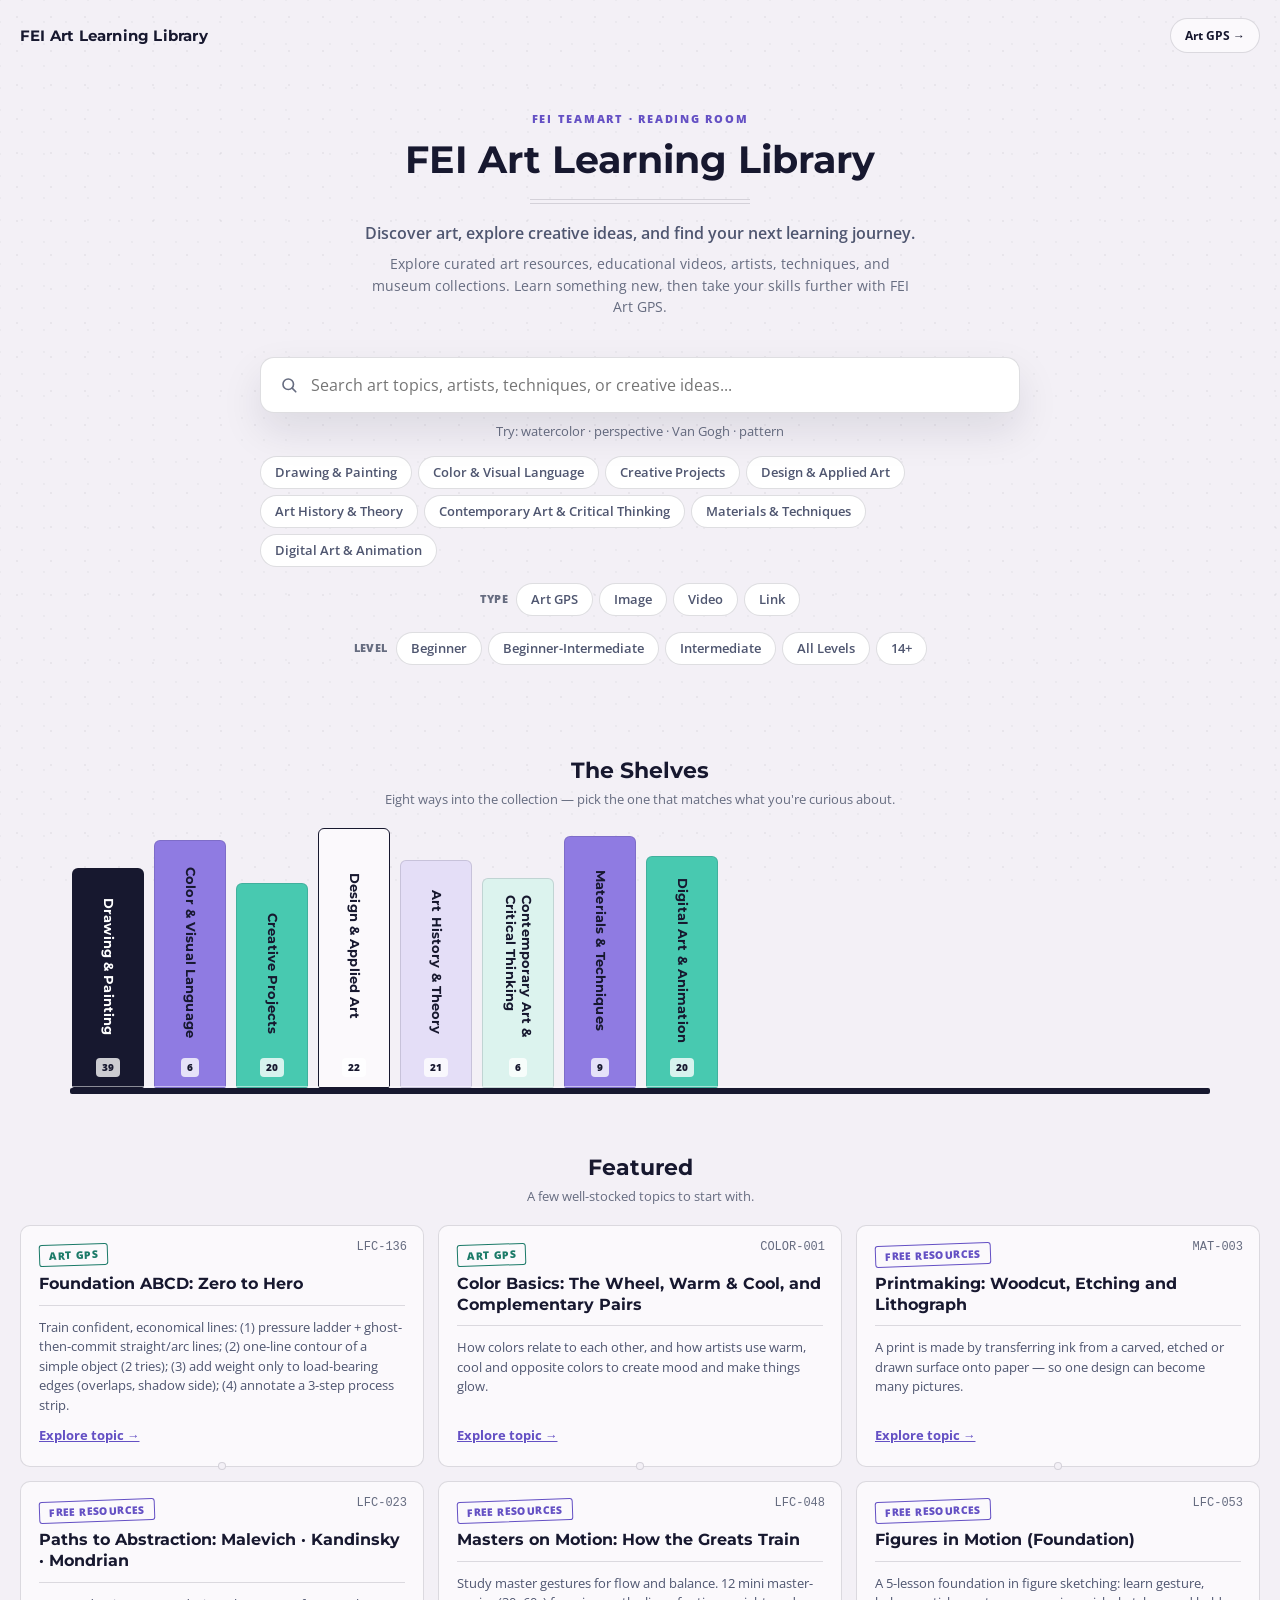
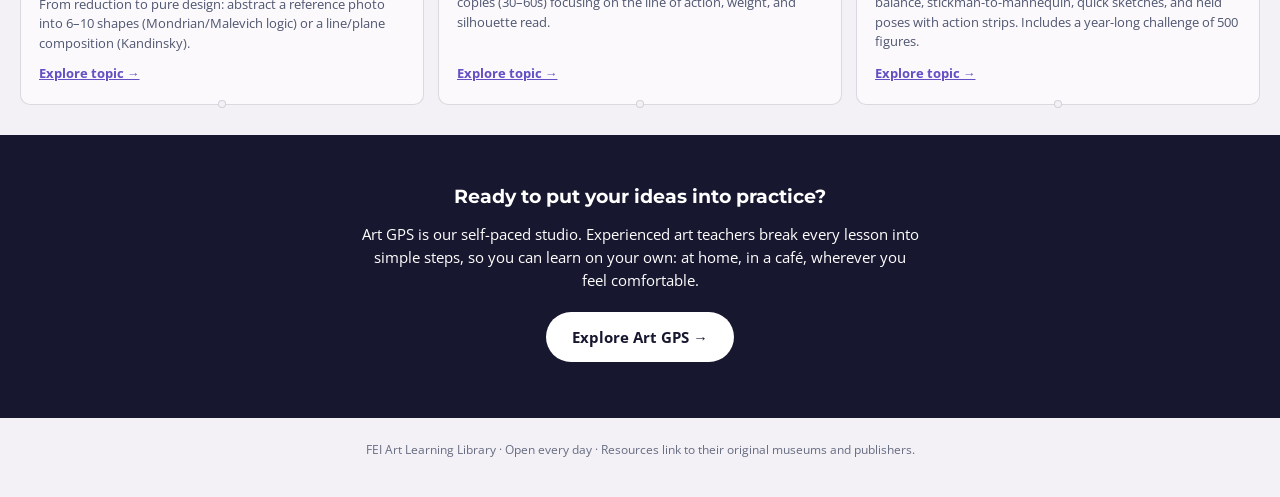
==== commit 6035eeac: "Library: rename Smart Class to Art GPS Replace every visible "Smart Class" label with "Art GPS" acro" ====
--- a/v3/index.html
+++ b/v3/index.html
@@ -15,7 +15,7 @@
 
   <header class="lib-topbar">
     <span class="lib-logo">FEI Art Learning Library</span>
-    <a class="lib-topbar-link" href="https://www.feiteamart.com/guided-practice-studio">Smart Class →</a>
+    <a class="lib-topbar-link" href="https://www.feiteamart.com/guided-practice-studio">Art GPS →</a>
   </header>
 
   <!-- A. Intro -->
@@ -24,7 +24,7 @@
     <h1 class="lib-hero-title">FEI Art Learning Library</h1>
     <div class="lib-hero-rule" aria-hidden="true"><span></span><span></span></div>
     <p class="lib-hero-sub">Discover art, explore creative ideas, and find your next learning journey.</p>
-    <p class="lib-hero-line">Explore curated art resources, educational videos, artists, techniques, and museum collections. Learn something new, then take your skills further with FEI Smart Class.</p>
+    <p class="lib-hero-line">Explore curated art resources, educational videos, artists, techniques, and museum collections. Learn something new, then take your skills further with FEI Art GPS.</p>
   </section>
 
   <!-- B. Search -->
@@ -49,7 +49,7 @@
         <div class="lib-chip-group" aria-label="Filter by resource type">
           <span class="lib-chip-group-label">Type</span>
           <div id="lib-type-chips" style="display:contents;">
-            <button type="button" class="lib-chip" data-value="smartclass" aria-pressed="false">Smart Class</button>
+            <button type="button" class="lib-chip" data-value="smartclass" aria-pressed="false">Art GPS</button>
             <button type="button" class="lib-chip" data-value="image" aria-pressed="false">Image</button>
             <button type="button" class="lib-chip" data-value="video" aria-pressed="false">Video</button>
             <button type="button" class="lib-chip" data-value="link" aria-pressed="false">Link</button>
@@ -96,11 +96,12 @@
     <div class="lib-grid lib-grid-3" id="lib-featured"></div>
   </section>
 
-  <!-- E. Continue in Smart Class -->
-  <section class="lib-cta-section" aria-label="Continue in Smart Class">
+  <!-- E. Continue in Art GPS -->
+  <section class="lib-cta-section" aria-label="Continue in Art GPS">
     <div class="lib-cta-box">
-      <p class="lib-cta-text">Ready to put your ideas into practice? Explore structured, step-by-step lessons and interactive creative exercises in FEI Smart Class.</p>
-      <a class="lib-cta-btn" id="lib-smartclass-cta-btn" href="https://www.feiteamart.com/guided-practice-studio">Explore Smart Class →</a>
+      <h2 class="lib-cta-heading">Ready to put your ideas into practice?</h2>
+      <p class="lib-cta-text">Art GPS is our self-paced studio. Experienced art teachers break every lesson into simple steps, so you can learn on your own: at home, in a café, wherever you feel comfortable.</p>
+      <a class="lib-cta-btn" id="lib-smartclass-cta-btn" href="https://www.feiteamart.com/guided-practice-studio">Explore Art GPS →</a>
     </div>
   </section>
 
--- a/v3/assets/css/library.css
+++ b/v3/assets/css/library.css
@@ -462,6 +462,12 @@
   max-width: 560px;
   margin: 0 auto;
 }
+.lib-cta-heading {
+  font-size: 19px;
+  font-weight: 700;
+  color: #fff;
+  margin-bottom: 10px;
+}
 .lib-cta-text {
   font-size: 14.5px;
   line-height: 1.6;
